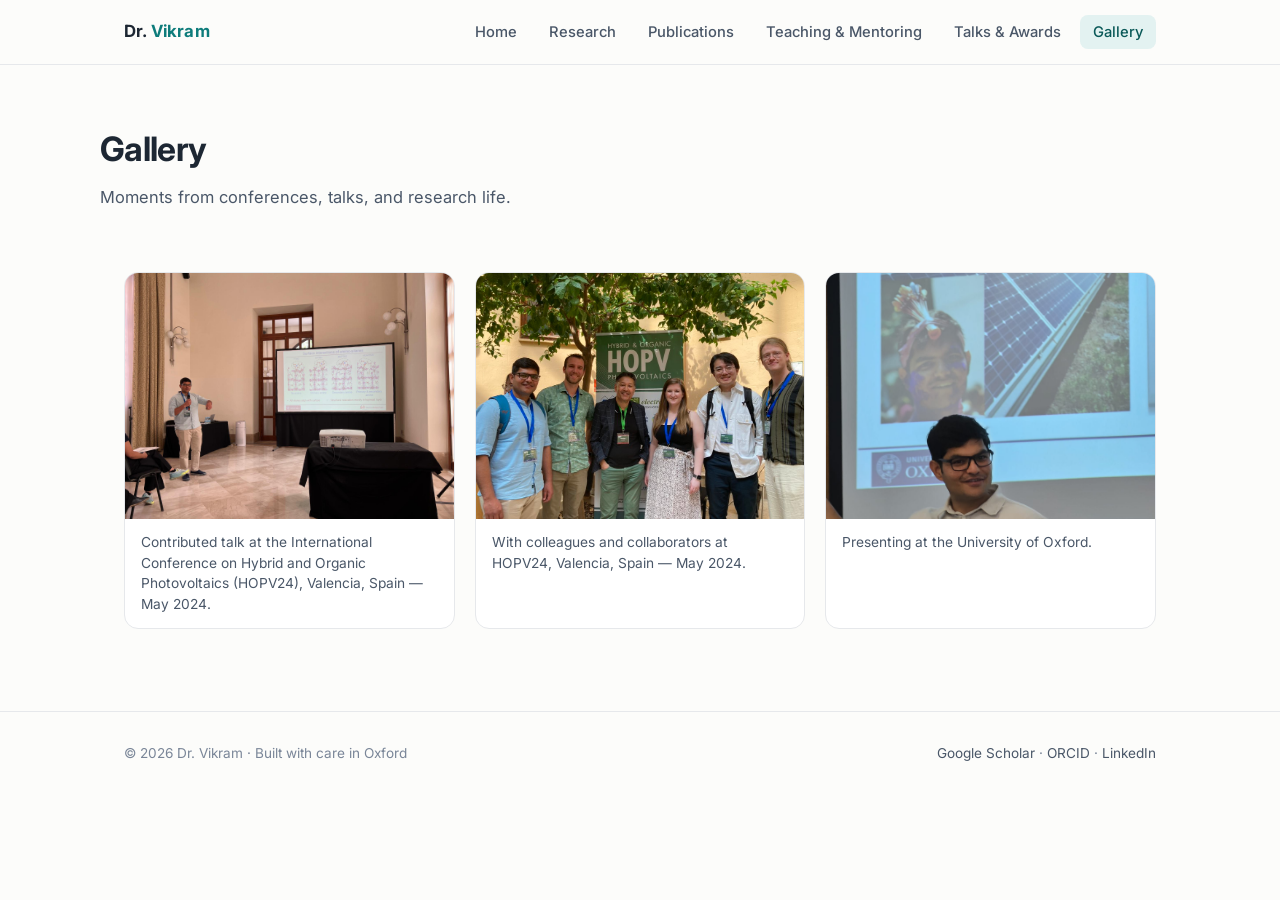
==== gallery.html @ 58b3f7e1 "Add photo gallery tab; restructure PhD supervision/mentoring entries Co-Authored-By: Claude Fable 5 " ====
<!DOCTYPE html>
<html lang="en">
<head>
  <meta charset="UTF-8">
  <meta name="viewport" content="width=device-width, initial-scale=1.0">
  <title>Gallery — Dr. Vikram</title>
  <meta name="description" content="Photo gallery of Dr. Vikram — conferences, talks, and research life.">
  <link rel="preconnect" href="https://fonts.googleapis.com">
  <link rel="preconnect" href="https://fonts.gstatic.com" crossorigin>
  <link href="https://fonts.googleapis.com/css2?family=Inter:wght@400;500;600;700;800&display=swap" rel="stylesheet">
  <link rel="stylesheet" href="css/style.css">
</head>
<body>

<nav class="nav">
  <div class="nav-inner">
    <a class="nav-brand" href="index.html">Dr. <span>Vikram</span></a>
    <button class="nav-toggle" aria-label="Toggle menu">
      <svg viewBox="0 0 24 24" fill="none" stroke="currentColor" stroke-width="2" stroke-linecap="round"><line x1="4" y1="7" x2="20" y2="7"/><line x1="4" y1="12" x2="20" y2="12"/><line x1="4" y1="17" x2="20" y2="17"/></svg>
    </button>
    <ul class="nav-links">
      <li><a href="index.html">Home</a></li>
      <li><a href="research.html">Research</a></li>
      <li><a href="publications.html">Publications</a></li>
      <li><a href="teaching.html">Teaching &amp; Mentoring</a></li>
      <li><a href="talks.html">Talks &amp; Awards</a></li>
      <li><a href="gallery.html" class="active">Gallery</a></li>
    </ul>
  </div>
</nav>

<header class="page-head container">
  <h1>Gallery</h1>
  <p>Moments from conferences, talks, and research life.</p>
</header>

<main class="container">

  <section class="reveal">
    <div class="gallery-grid">
      <figure class="gallery-item">
        <img src="assets/gallery/IMG-20240515-WA0005.jpg" alt="Vikram giving a contributed talk on surface interactions of amino-silanes at HOPV 2024, Valencia" loading="lazy">
        <figcaption>Contributed talk at the International Conference on Hybrid and Organic Photovoltaics (HOPV24), Valencia, Spain — May 2024.</figcaption>
      </figure>
      <figure class="gallery-item">
        <img src="assets/gallery/group.jpeg" alt="Group photo at the HOPV conference banner" loading="lazy">
        <figcaption>With colleagues and collaborators at HOPV24, Valencia, Spain — May 2024.</figcaption>
      </figure>
      <figure class="gallery-item">
        <img src="assets/gallery/1.jpg" alt="Vikram presenting a lecture with University of Oxford slides on solar energy" loading="lazy">
        <figcaption>Presenting at the University of Oxford.</figcaption>
      </figure>
    </div>
  </section>

</main>

<div class="lightbox" id="lightbox" role="dialog" aria-modal="true" aria-label="Enlarged photo">
  <button class="lightbox-close" aria-label="Close">&times;</button>
  <img src="" alt="">
  <p class="lightbox-caption"></p>
</div>

<footer>
  <div class="footer-inner">
    <div>&copy; 2026 Dr. Vikram · Built with care in Oxford</div>
    <div>
      <a href="https://scholar.google.com/citations?user=Y_mPQDgAAAAJ&amp;hl=en" target="_blank" rel="noopener">Google Scholar</a> ·
      <a href="https://orcid.org/0000-0002-5734-6905" target="_blank" rel="noopener">ORCID</a> ·
      <a href="https://www.linkedin.com/in/dr-vikram-b2b9211b3/" target="_blank" rel="noopener">LinkedIn</a>
    </div>
  </div>
</footer>

<script src="js/main.js"></script>
<script src="js/gallery.js"></script>
</body>
</html>
---- css/style.css ----
/* ===== Vikram — personal academic website ===== */
:root {
  --bg: #fcfcfa;
  --surface: #ffffff;
  --ink: #1d2733;
  --ink-soft: #4a5768;
  --ink-faint: #7a8698;
  --accent: #0e7c7b;
  --accent-dark: #0a5958;
  --accent-soft: #e3f2f1;
  --gold: #b98a2e;
  --border: #e6e8eb;
  --shadow: 0 1px 3px rgba(29, 39, 51, 0.06), 0 8px 24px rgba(29, 39, 51, 0.07);
  --radius: 14px;
  --maxw: 1080px;
}

* { margin: 0; padding: 0; box-sizing: border-box; }

html { scroll-behavior: smooth; }

body {
  font-family: "Inter", -apple-system, BlinkMacSystemFont, "Segoe UI", Roboto, Helvetica, Arial, sans-serif;
  background: var(--bg);
  color: var(--ink);
  line-height: 1.65;
  font-size: 16.5px;
  -webkit-font-smoothing: antialiased;
}

img { max-width: 100%; display: block; }

a { color: var(--accent); text-decoration: none; }
a:hover { color: var(--accent-dark); }

.container { max-width: var(--maxw); margin: 0 auto; padding: 0 24px; }

/* ===== Nav ===== */
.nav {
  position: sticky; top: 0; z-index: 50;
  background: rgba(252, 252, 250, 0.92);
  backdrop-filter: blur(10px);
  border-bottom: 1px solid var(--border);
}
.nav-inner {
  max-width: var(--maxw); margin: 0 auto; padding: 0 24px;
  display: flex; align-items: center; justify-content: space-between;
  height: 64px;
}
.nav-brand { font-weight: 700; font-size: 1.05rem; color: var(--ink); letter-spacing: 0.01em; }
.nav-brand span { color: var(--accent); }
.nav-links { display: flex; gap: 6px; list-style: none; align-items: center; }
.nav-links a {
  color: var(--ink-soft); font-size: 0.92rem; font-weight: 500;
  padding: 8px 13px; border-radius: 8px; transition: all 0.15s ease;
}
.nav-links a:hover { color: var(--accent-dark); background: var(--accent-soft); }
.nav-links a.active { color: var(--accent-dark); background: var(--accent-soft); }
.nav-links a.cv-btn {
  color: #fff; background: var(--accent);
  font-weight: 600;
}
.nav-links a.cv-btn:hover { background: var(--accent-dark); }
.nav-toggle {
  display: none; background: none; border: none; cursor: pointer;
  padding: 8px; color: var(--ink);
}
.nav-toggle svg { width: 26px; height: 26px; }

@media (max-width: 820px) {
  .nav-toggle { display: block; }
  .nav-links {
    display: none; position: absolute; top: 64px; left: 0; right: 0;
    flex-direction: column; align-items: stretch; gap: 2px;
    background: var(--surface); border-bottom: 1px solid var(--border);
    padding: 12px 20px 16px; box-shadow: var(--shadow);
  }
  .nav-links.open { display: flex; }
  .nav-links a { padding: 12px 14px; }
}

/* ===== Hero ===== */
.hero { padding: 72px 0 56px; position: relative; overflow: hidden; }
.hero-bg {
  position: absolute; inset: 0; width: 100%; height: 100%;
  pointer-events: none; z-index: 0;
}
.hero .hero-grid { position: relative; z-index: 1; }
.hero-grid {
  display: grid; grid-template-columns: 1fr 300px; gap: 56px; align-items: center;
}
.hero h1 { font-size: 2.6rem; line-height: 1.15; letter-spacing: -0.02em; margin-bottom: 10px; }
.hero .subtitle { font-size: 1.18rem; color: var(--accent-dark); font-weight: 600; margin-bottom: 6px; }
.hero .affiliation { color: var(--ink-soft); font-size: 1rem; margin-bottom: 22px; }
.hero p.lead { color: var(--ink-soft); font-size: 1.05rem; max-width: 620px; margin-bottom: 28px; text-align: justify; }
.hero-photo {
  width: 100%; aspect-ratio: 1 / 1.08; object-fit: cover; object-position: top;
  border-radius: 20px; box-shadow: var(--shadow);
}
.hero-actions { display: flex; gap: 12px; flex-wrap: wrap; }
.btn {
  display: inline-flex; align-items: center; gap: 8px;
  padding: 11px 20px; border-radius: 10px; font-weight: 600; font-size: 0.95rem;
  transition: all 0.15s ease;
}
.btn-primary { background: var(--accent); color: #fff; }
.btn-primary:hover { background: var(--accent-dark); color: #fff; transform: translateY(-1px); }
.btn-ghost { border: 1.5px solid var(--border); color: var(--ink-soft); background: var(--surface); }
.btn-ghost:hover { border-color: var(--accent); color: var(--accent-dark); }

.icon-row { display: flex; gap: 14px; margin-top: 26px; }
.icon-row a {
  display: inline-flex; align-items: center; justify-content: center;
  width: 40px; height: 40px; border-radius: 10px;
  border: 1.5px solid var(--border); color: var(--ink-soft); background: var(--surface);
  transition: all 0.15s ease;
}
.icon-row a:hover { border-color: var(--accent); color: var(--accent-dark); transform: translateY(-2px); }
.icon-row svg { width: 19px; height: 19px; }

@media (max-width: 820px) {
  .hero { padding: 44px 0 40px; }
  .hero-grid { grid-template-columns: 1fr; gap: 32px; }
  .hero-photo { max-width: 260px; margin: 0 auto; order: -1; }
  .hero h1 { font-size: 2.1rem; }
}

/* ===== Sections ===== */
section { padding: 52px 0; }
.section-title {
  font-size: 1.55rem; letter-spacing: -0.01em; margin-bottom: 8px;
  display: flex; align-items: center; gap: 12px;
}
.section-title::after {
  content: ""; flex: 1; height: 1px; background: var(--border);
}
.section-sub { color: var(--ink-faint); font-size: 0.95rem; margin-bottom: 28px; }

/* ===== Interest cards ===== */
.card-grid { display: grid; grid-template-columns: repeat(3, 1fr); gap: 18px; }
@media (max-width: 900px) { .card-grid { grid-template-columns: repeat(2, 1fr); } }
@media (max-width: 580px) { .card-grid { grid-template-columns: 1fr; } }
.card {
  background: var(--surface); border: 1px solid var(--border); border-radius: var(--radius);
  padding: 24px; transition: all 0.2s ease;
}
.card:hover { box-shadow: var(--shadow); transform: translateY(-3px); border-color: #d6e6e5; }
.card .card-icon {
  width: 42px; height: 42px; border-radius: 10px; background: var(--accent-soft);
  display: flex; align-items: center; justify-content: center; margin-bottom: 14px;
  color: var(--accent-dark);
}
.card .card-icon svg { width: 22px; height: 22px; }
.card h3 { font-size: 1.02rem; margin-bottom: 6px; }
.card p { color: var(--ink-soft); font-size: 0.9rem; line-height: 1.55; }

/* ===== Stats ===== */
.stats {
  display: grid; grid-template-columns: repeat(4, 1fr); gap: 18px;
  margin-top: 34px;
}
@media (max-width: 700px) { .stats { grid-template-columns: repeat(2, 1fr); } }
.stat {
  background: var(--surface); border: 1px solid var(--border); border-radius: var(--radius);
  padding: 20px 22px; text-align: center;
}
.stat .num { font-size: 1.9rem; font-weight: 700; color: var(--accent-dark); letter-spacing: -0.02em; }
.stat .label { color: var(--ink-faint); font-size: 0.85rem; margin-top: 2px; }

/* ===== Publications ===== */
.pub-list { list-style: none; display: flex; flex-direction: column; gap: 14px; }
.pub {
  background: var(--surface); border: 1px solid var(--border); border-radius: var(--radius);
  padding: 20px 24px; transition: all 0.18s ease;
}
.pub:hover { box-shadow: var(--shadow); border-color: #d6e6e5; }
.pub .pub-title { font-weight: 600; font-size: 1rem; line-height: 1.45; margin-bottom: 5px; }
.pub .pub-authors { color: var(--ink-soft); font-size: 0.88rem; margin-bottom: 7px; }
.pub .pub-authors .me { font-weight: 700; color: var(--ink); }
.pub .pub-venue { font-size: 0.88rem; color: var(--ink-faint); }
.pub .pub-venue .journal { color: var(--accent-dark); font-weight: 600; font-style: italic; }
.badge {
  display: inline-block; font-size: 0.72rem; font-weight: 700; letter-spacing: 0.04em;
  padding: 3px 10px; border-radius: 999px; margin-left: 8px; vertical-align: 1px;
  background: var(--accent-soft); color: var(--accent-dark); text-transform: uppercase;
}
.badge.gold { background: #f6edd9; color: #8a6516; }
.badge.grey { background: #eef0f3; color: #5b687a; }
.pub-year-heading {
  font-size: 1.05rem; font-weight: 700; color: var(--ink-faint);
  margin: 30px 0 14px; letter-spacing: 0.02em;
}
.pub-year-heading:first-of-type { margin-top: 0; }

/* ===== News / timeline ===== */
.news-list { list-style: none; display: flex; flex-direction: column; gap: 0; }
.news-item {
  display: grid; grid-template-columns: 120px 1fr; gap: 20px;
  padding: 14px 0; border-bottom: 1px dashed var(--border);
}
.news-item:last-child { border-bottom: none; }
.news-date { color: var(--ink-faint); font-size: 0.85rem; font-weight: 600; padding-top: 2px; white-space: nowrap; }
.news-text { color: var(--ink-soft); font-size: 0.95rem; }
.news-text strong { color: var(--ink); }
@media (max-width: 580px) {
  .news-item { grid-template-columns: 1fr; gap: 2px; }
}

/* ===== Research themes ===== */
.theme {
  background: var(--surface); border: 1px solid var(--border); border-radius: var(--radius);
  padding: 32px 34px; margin-bottom: 22px;
}
.theme .theme-kicker {
  font-size: 0.78rem; font-weight: 700; letter-spacing: 0.08em; text-transform: uppercase;
  color: var(--accent-dark); margin-bottom: 8px;
}
.theme h3 { font-size: 1.25rem; margin-bottom: 12px; letter-spacing: -0.01em; }
.theme p { color: var(--ink-soft); font-size: 0.97rem; margin-bottom: 12px; }
.theme p:last-child { margin-bottom: 0; }
.theme ul { color: var(--ink-soft); font-size: 0.95rem; padding-left: 22px; margin-bottom: 10px; }
.theme li { margin-bottom: 6px; }

.theme-fig {
  display: block; max-width: 100%; max-height: 220px; width: auto;
  margin: 6px auto 16px; border-radius: 10px; border: 1px solid var(--border);
  background: #fff;
}

/* Research page: justified text, prose width matched to figures */
.page-research .prose p,
.page-research .theme p { text-align: justify; }
.page-research .prose p { max-width: none; }

/* Homepage: justified About text spanning the full width */
#about .prose p { text-align: justify; max-width: none; }
.fig-caption { color: var(--ink-faint); font-size: 0.82rem; margin-top: -8px; margin-bottom: 14px; text-align: center; }

.prose p { color: var(--ink-soft); margin-bottom: 16px; max-width: 800px; }
.prose strong { color: var(--ink); }

/* ===== Simple lists (teaching, talks) ===== */
.entry-list { list-style: none; display: flex; flex-direction: column; gap: 16px; }
.entry {
  background: var(--surface); border: 1px solid var(--border); border-radius: var(--radius);
  padding: 20px 24px;
}
.entry h3 { font-size: 1.02rem; margin-bottom: 4px; }
.entry .meta { color: var(--ink-faint); font-size: 0.88rem; margin-bottom: 6px; }
.entry p { color: var(--ink-soft); font-size: 0.93rem; }
.entry ul { color: var(--ink-soft); font-size: 0.93rem; padding-left: 20px; margin-top: 6px; }
.entry li { margin-bottom: 4px; }

/* ===== Contact ===== */
.contact-box {
  background: linear-gradient(135deg, #0e7c7b 0%, #0a5958 100%);
  border-radius: 20px; padding: 48px 44px; color: #fff;
}
.contact-box h2 { font-size: 1.7rem; margin-bottom: 10px; letter-spacing: -0.01em; }
.contact-box p { color: rgba(255, 255, 255, 0.85); max-width: 560px; margin-bottom: 24px; }
.contact-box a.email {
  display: inline-flex; align-items: center; gap: 10px;
  background: #fff; color: var(--accent-dark); font-weight: 700;
  padding: 12px 22px; border-radius: 10px; font-size: 0.98rem;
}
.contact-box a.email:hover { transform: translateY(-1px); }
.contact-box .addr { margin-top: 22px; color: rgba(255, 255, 255, 0.75); font-size: 0.9rem; line-height: 1.6; }
.contact-grid { display: grid; grid-template-columns: 1fr 390px; gap: 40px; align-items: center; }
.contact-photo {
  width: 100%; aspect-ratio: 4 / 3; object-fit: cover;
  border-radius: 14px; box-shadow: 0 8px 28px rgba(0, 0, 0, 0.25);
}
@media (max-width: 760px) {
  .contact-grid { grid-template-columns: 1fr; }
  .contact-photo { max-width: 420px; }
}
@media (max-width: 580px) { .contact-box { padding: 34px 26px; } }

/* ===== Footer ===== */
footer {
  border-top: 1px solid var(--border); padding: 30px 0 40px; margin-top: 30px;
  color: var(--ink-faint); font-size: 0.85rem;
}
.footer-inner {
  max-width: var(--maxw); margin: 0 auto; padding: 0 24px;
  display: flex; justify-content: space-between; gap: 16px; flex-wrap: wrap;
}
footer a { color: var(--ink-soft); }

/* ===== Page header (inner pages) ===== */
.page-head { padding: 56px 0 8px; }
.page-head h1 { font-size: 2.1rem; letter-spacing: -0.02em; margin-bottom: 8px; }
.page-head p { color: var(--ink-soft); max-width: 720px; }

/* ===== Gallery ===== */
.gallery-grid {
  display: grid; grid-template-columns: repeat(3, 1fr); gap: 20px;
}
@media (max-width: 900px) { .gallery-grid { grid-template-columns: repeat(2, 1fr); } }
@media (max-width: 580px) { .gallery-grid { grid-template-columns: 1fr; } }
.gallery-item {
  margin: 0; background: var(--surface); border: 1px solid var(--border);
  border-radius: var(--radius); overflow: hidden; cursor: zoom-in;
  transition: all 0.2s ease;
}
.gallery-item:hover { box-shadow: var(--shadow); transform: translateY(-3px); }
.gallery-item img {
  width: 100%; aspect-ratio: 4 / 3; object-fit: cover; display: block;
}
.gallery-item figcaption {
  padding: 13px 16px; color: var(--ink-soft); font-size: 0.86rem; line-height: 1.5;
}
.lightbox {
  display: none; position: fixed; inset: 0; z-index: 100;
  background: rgba(20, 28, 36, 0.92); padding: 40px;
  flex-direction: column; align-items: center; justify-content: center; gap: 16px;
}
.lightbox.open { display: flex; }
.lightbox img {
  max-width: min(1100px, 92vw); max-height: 78vh; object-fit: contain;
  border-radius: 10px;
}
.lightbox-caption { color: rgba(255, 255, 255, 0.85); font-size: 0.95rem; text-align: center; max-width: 720px; }
.lightbox-close {
  position: absolute; top: 18px; right: 26px; background: none; border: none;
  color: #fff; font-size: 2.2rem; cursor: pointer; line-height: 1;
}

/* ===== Reveal animation ===== */
.reveal { opacity: 0; transform: translateY(14px); transition: opacity 0.5s ease, transform 0.5s ease; }
.reveal.visible { opacity: 1; transform: none; }
@media (prefers-reduced-motion: reduce) {
  .reveal { opacity: 1; transform: none; transition: none; }
  html { scroll-behavior: auto; }
}
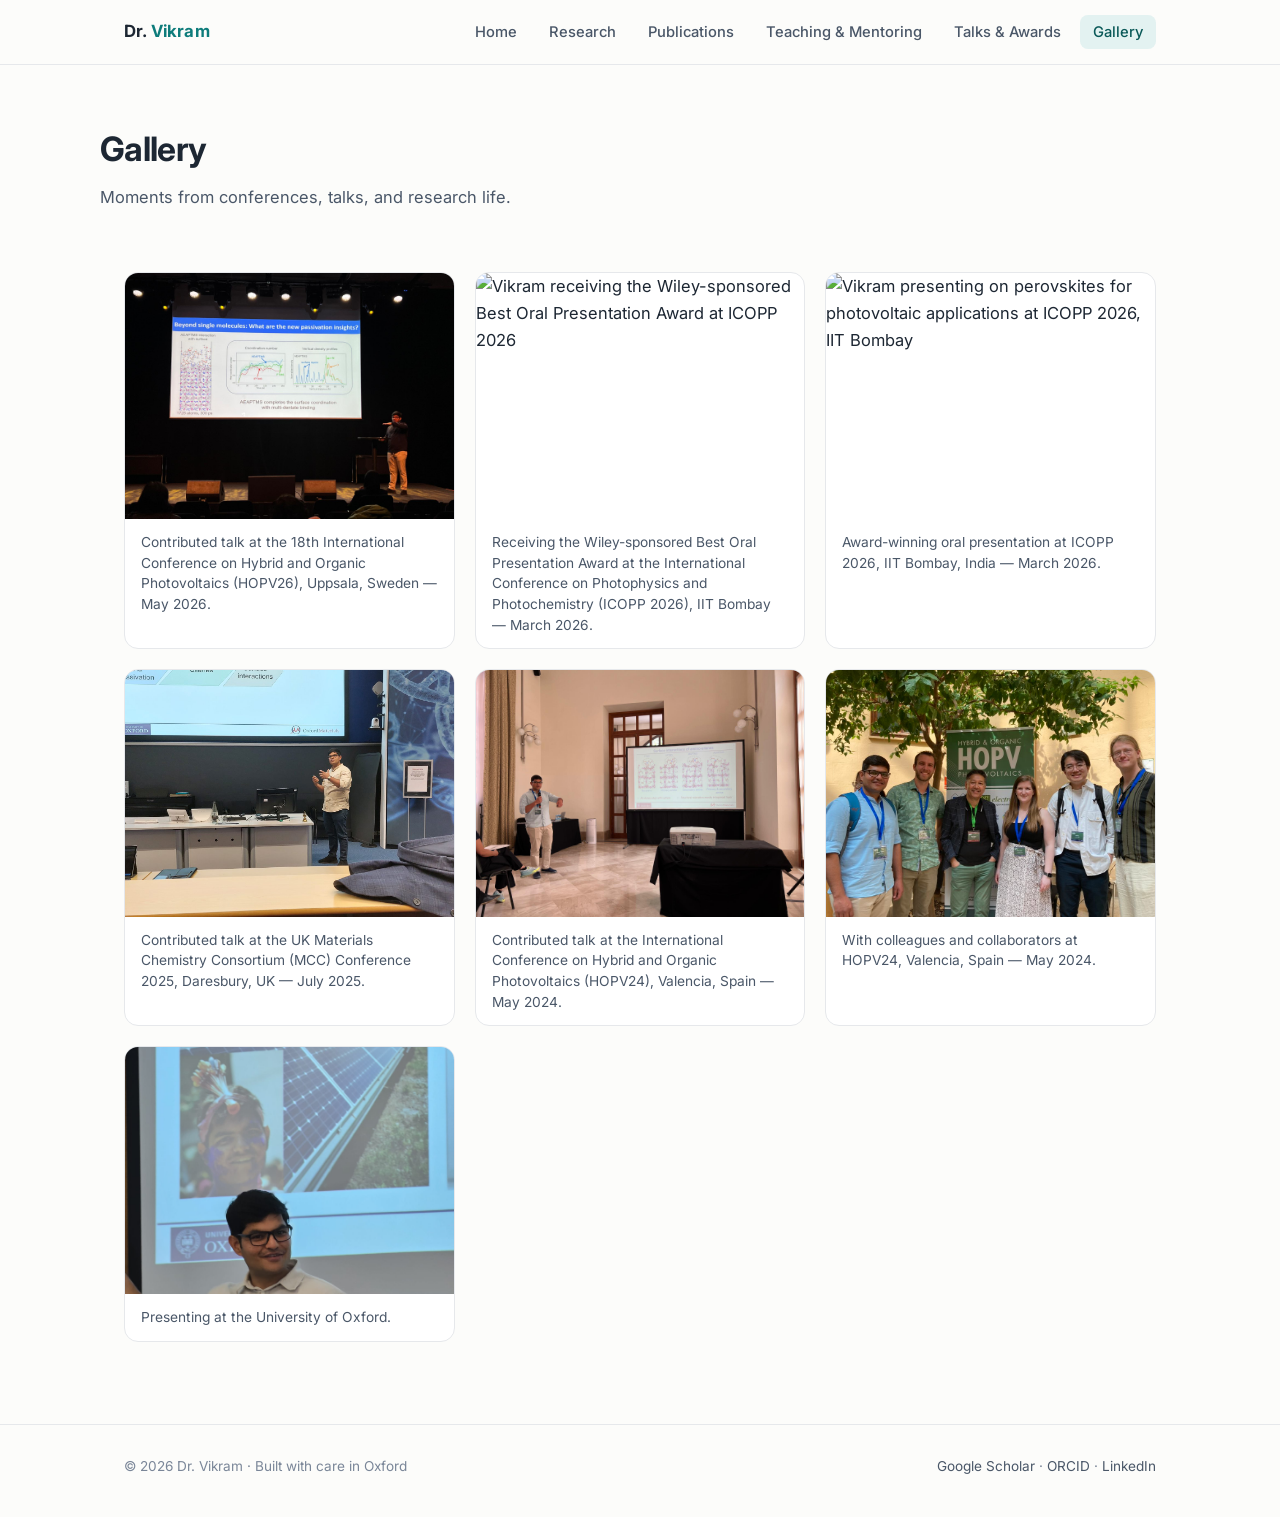
==== commit 9a570fc7: "Add four new gallery photos with captions; optimize image sizes Co-Authored-By: Claude Fable 5 <nore" ====
--- a/gallery.html
+++ b/gallery.html
@@ -39,6 +39,22 @@
   <section class="reveal">
     <div class="gallery-grid">
       <figure class="gallery-item">
+        <img src="assets/gallery/IMG-20260519-WA0012.jpg" alt="Vikram giving a contributed talk on passivation insights at HOPV26, Uppsala" loading="lazy">
+        <figcaption>Contributed talk at the 18th International Conference on Hybrid and Organic Photovoltaics (HOPV26), Uppsala, Sweden — May 2026.</figcaption>
+      </figure>
+      <figure class="gallery-item">
+        <img src="assets/gallery/IMG_4175.JPG" alt="Vikram receiving the Wiley-sponsored Best Oral Presentation Award at ICOPP 2026" loading="lazy">
+        <figcaption>Receiving the Wiley-sponsored Best Oral Presentation Award at the International Conference on Photophysics and Photochemistry (ICOPP 2026), IIT Bombay — March 2026.</figcaption>
+      </figure>
+      <figure class="gallery-item">
+        <img src="assets/gallery/IMG_2411.JPG" alt="Vikram presenting on perovskites for photovoltaic applications at ICOPP 2026, IIT Bombay" loading="lazy">
+        <figcaption>Award-winning oral presentation at ICOPP 2026, IIT Bombay, India — March 2026.</figcaption>
+      </figure>
+      <figure class="gallery-item">
+        <img src="assets/gallery/IMG-20250707-WA0011.jpg" alt="Vikram giving a contributed talk on silane passivation at the MCC Conference 2025" loading="lazy">
+        <figcaption>Contributed talk at the UK Materials Chemistry Consortium (MCC) Conference 2025, Daresbury, UK — July 2025.</figcaption>
+      </figure>
+      <figure class="gallery-item">
         <img src="assets/gallery/IMG-20240515-WA0005.jpg" alt="Vikram giving a contributed talk on surface interactions of amino-silanes at HOPV 2024, Valencia" loading="lazy">
         <figcaption>Contributed talk at the International Conference on Hybrid and Organic Photovoltaics (HOPV24), Valencia, Spain — May 2024.</figcaption>
       </figure>
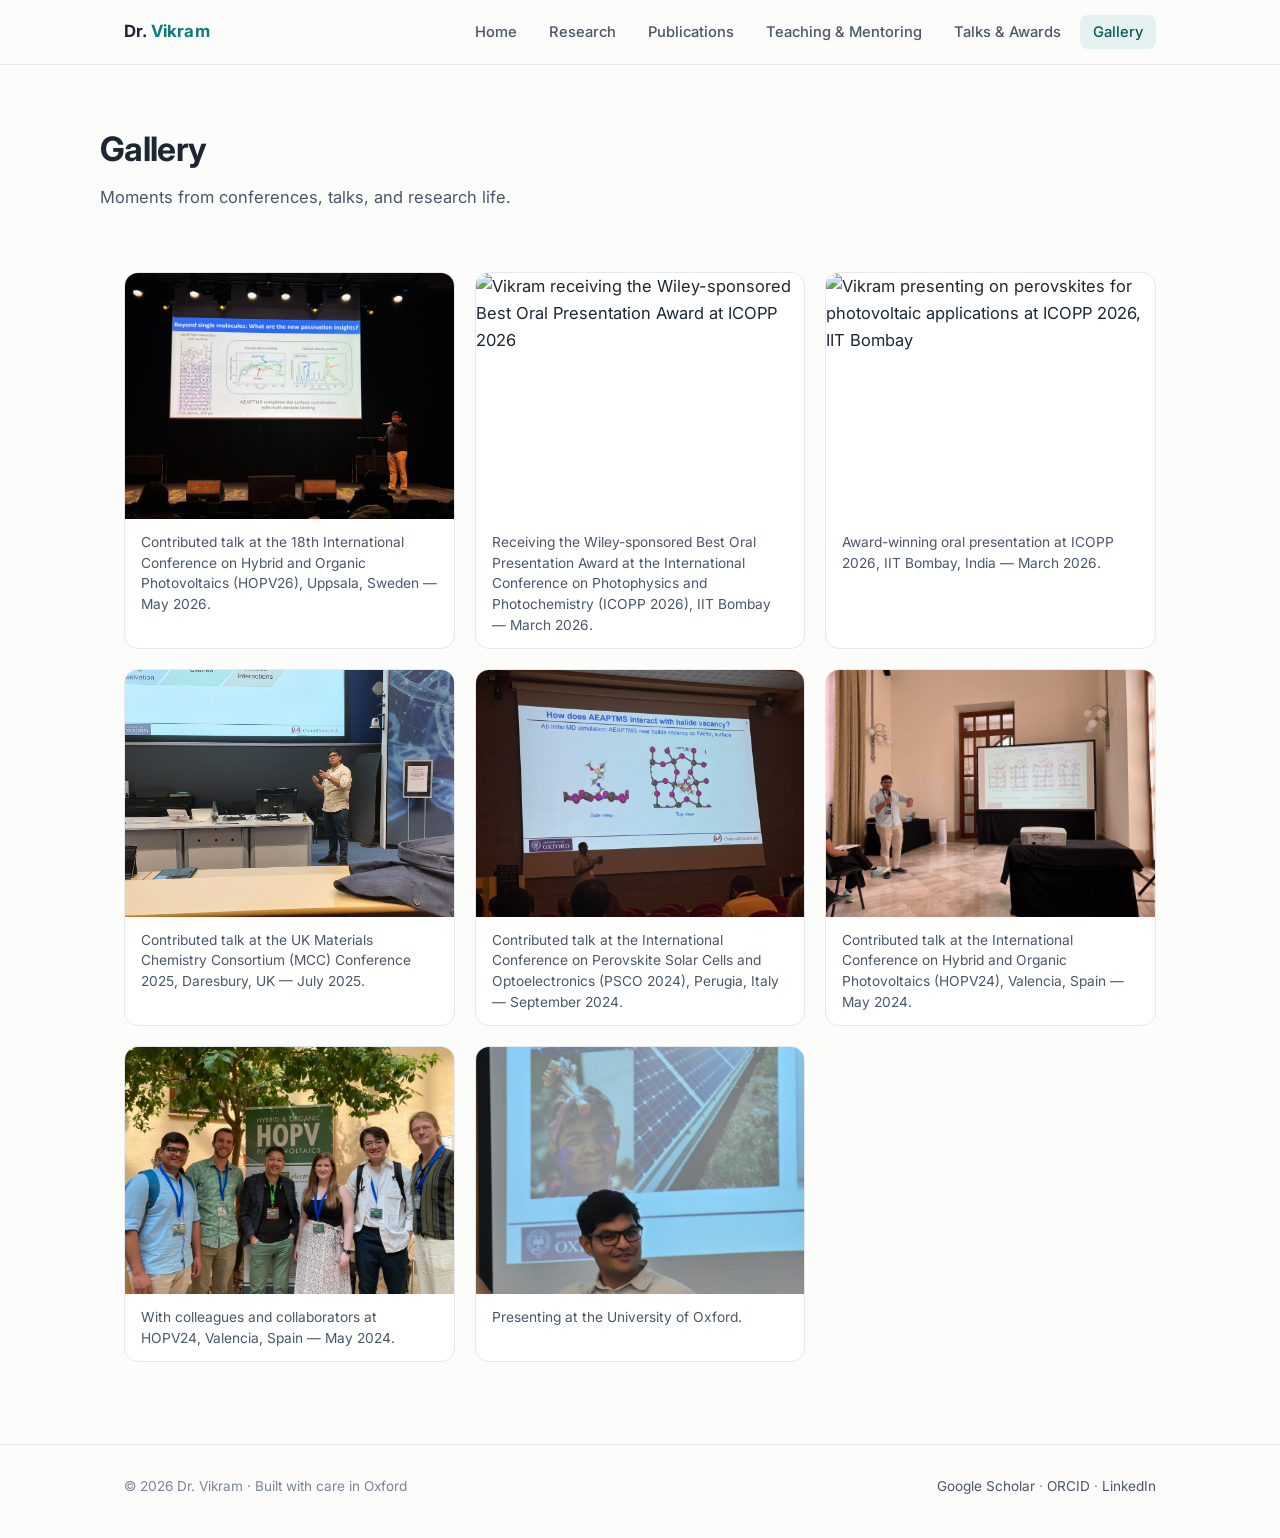
==== commit be8f6de6: "Add PSCO 2024 Perugia talk photo to gallery Co-Authored-By: Claude Fable 5 <noreply@anthropic.com>" ====
--- a/gallery.html
+++ b/gallery.html
@@ -55,6 +55,10 @@
         <figcaption>Contributed talk at the UK Materials Chemistry Consortium (MCC) Conference 2025, Daresbury, UK — July 2025.</figcaption>
       </figure>
       <figure class="gallery-item">
+        <img src="assets/gallery/IMG-20240917-WA0004.jpg" alt="Vikram presenting ab initio MD simulations of AEAPTMS passivation at PSCO 2024, Perugia" loading="lazy">
+        <figcaption>Contributed talk at the International Conference on Perovskite Solar Cells and Optoelectronics (PSCO 2024), Perugia, Italy — September 2024.</figcaption>
+      </figure>
+      <figure class="gallery-item">
         <img src="assets/gallery/IMG-20240515-WA0005.jpg" alt="Vikram giving a contributed talk on surface interactions of amino-silanes at HOPV 2024, Valencia" loading="lazy">
         <figcaption>Contributed talk at the International Conference on Hybrid and Organic Photovoltaics (HOPV24), Valencia, Spain — May 2024.</figcaption>
       </figure>
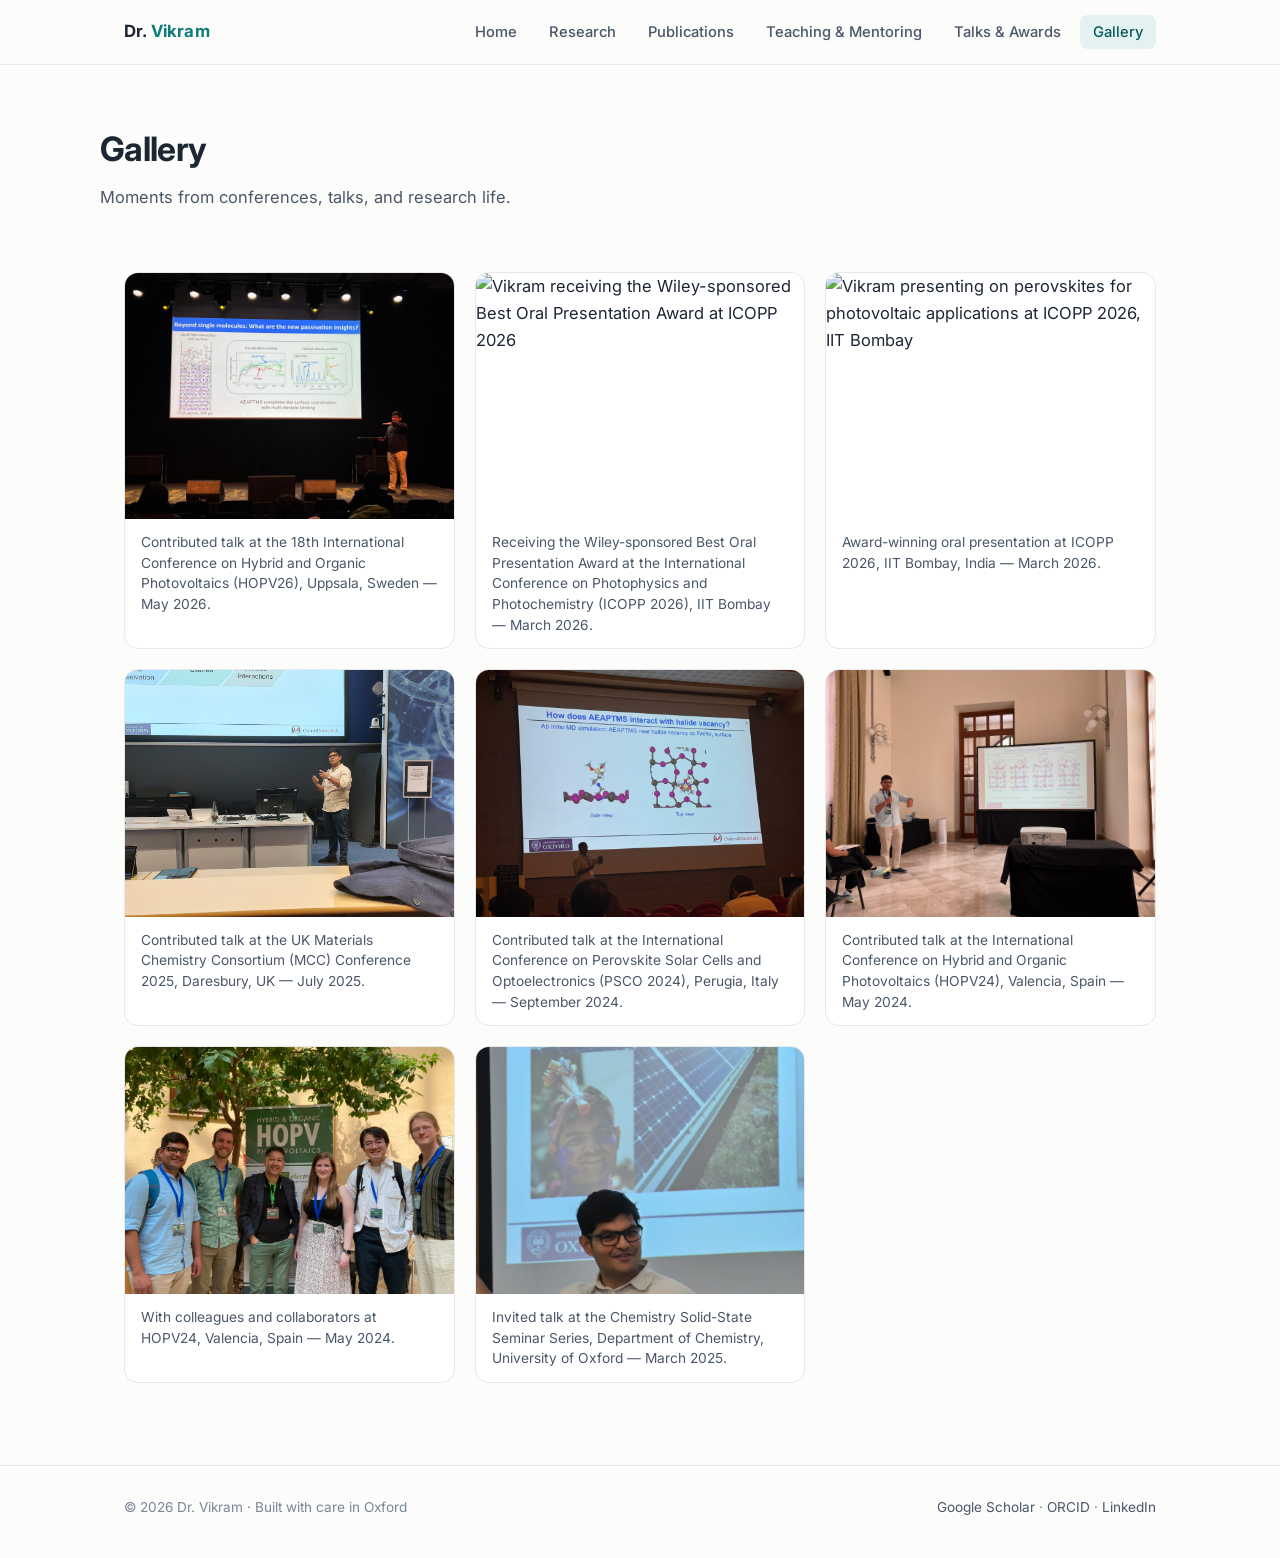
==== commit d98e2bcd: "Update Oxford gallery caption: Chemistry Solid-State Seminar Series Co-Authored-By: Claude Fable 5 <" ====
--- a/gallery.html
+++ b/gallery.html
@@ -67,8 +67,8 @@
         <figcaption>With colleagues and collaborators at HOPV24, Valencia, Spain — May 2024.</figcaption>
       </figure>
       <figure class="gallery-item">
-        <img src="assets/gallery/1.jpg" alt="Vikram presenting a lecture with University of Oxford slides on solar energy" loading="lazy">
-        <figcaption>Presenting at the University of Oxford.</figcaption>
+        <img src="assets/gallery/1.jpg" alt="Vikram giving an invited talk at the Chemistry Solid-State Seminar Series, University of Oxford" loading="lazy">
+        <figcaption>Invited talk at the Chemistry Solid-State Seminar Series, Department of Chemistry, University of Oxford — March 2025.</figcaption>
       </figure>
     </div>
   </section>
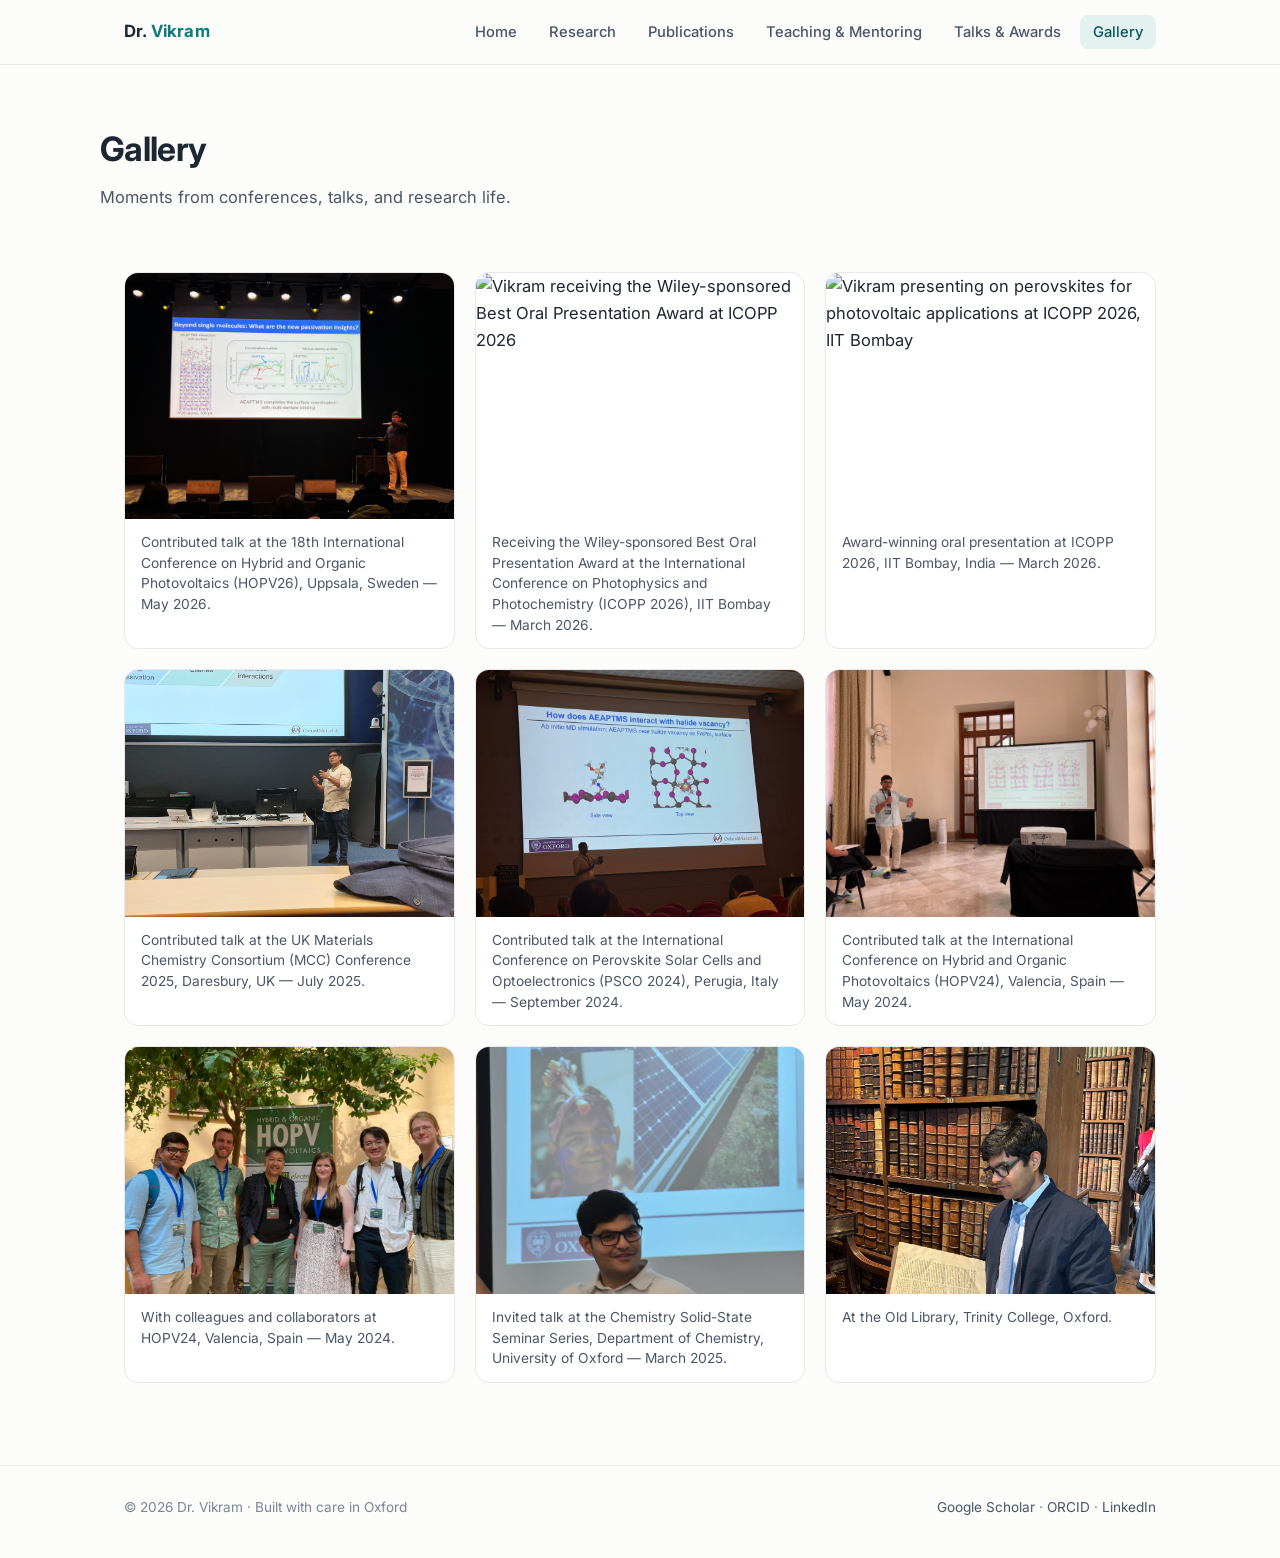
==== commit e1889a31: "Add Trinity College Old Library photo to end of gallery Co-Authored-By: Claude Fable 5 <noreply@anth" ====
--- a/gallery.html
+++ b/gallery.html
@@ -70,6 +70,10 @@
         <img src="assets/gallery/1.jpg" alt="Vikram giving an invited talk at the Chemistry Solid-State Seminar Series, University of Oxford" loading="lazy">
         <figcaption>Invited talk at the Chemistry Solid-State Seminar Series, Department of Chemistry, University of Oxford — March 2025.</figcaption>
       </figure>
+      <figure class="gallery-item">
+        <img src="assets/gallery/trinity_old_library.jpg" alt="Vikram reading an antique volume in the Old Library at Trinity College, Oxford" loading="lazy">
+        <figcaption>At the Old Library, Trinity College, Oxford.</figcaption>
+      </figure>
     </div>
   </section>
 
